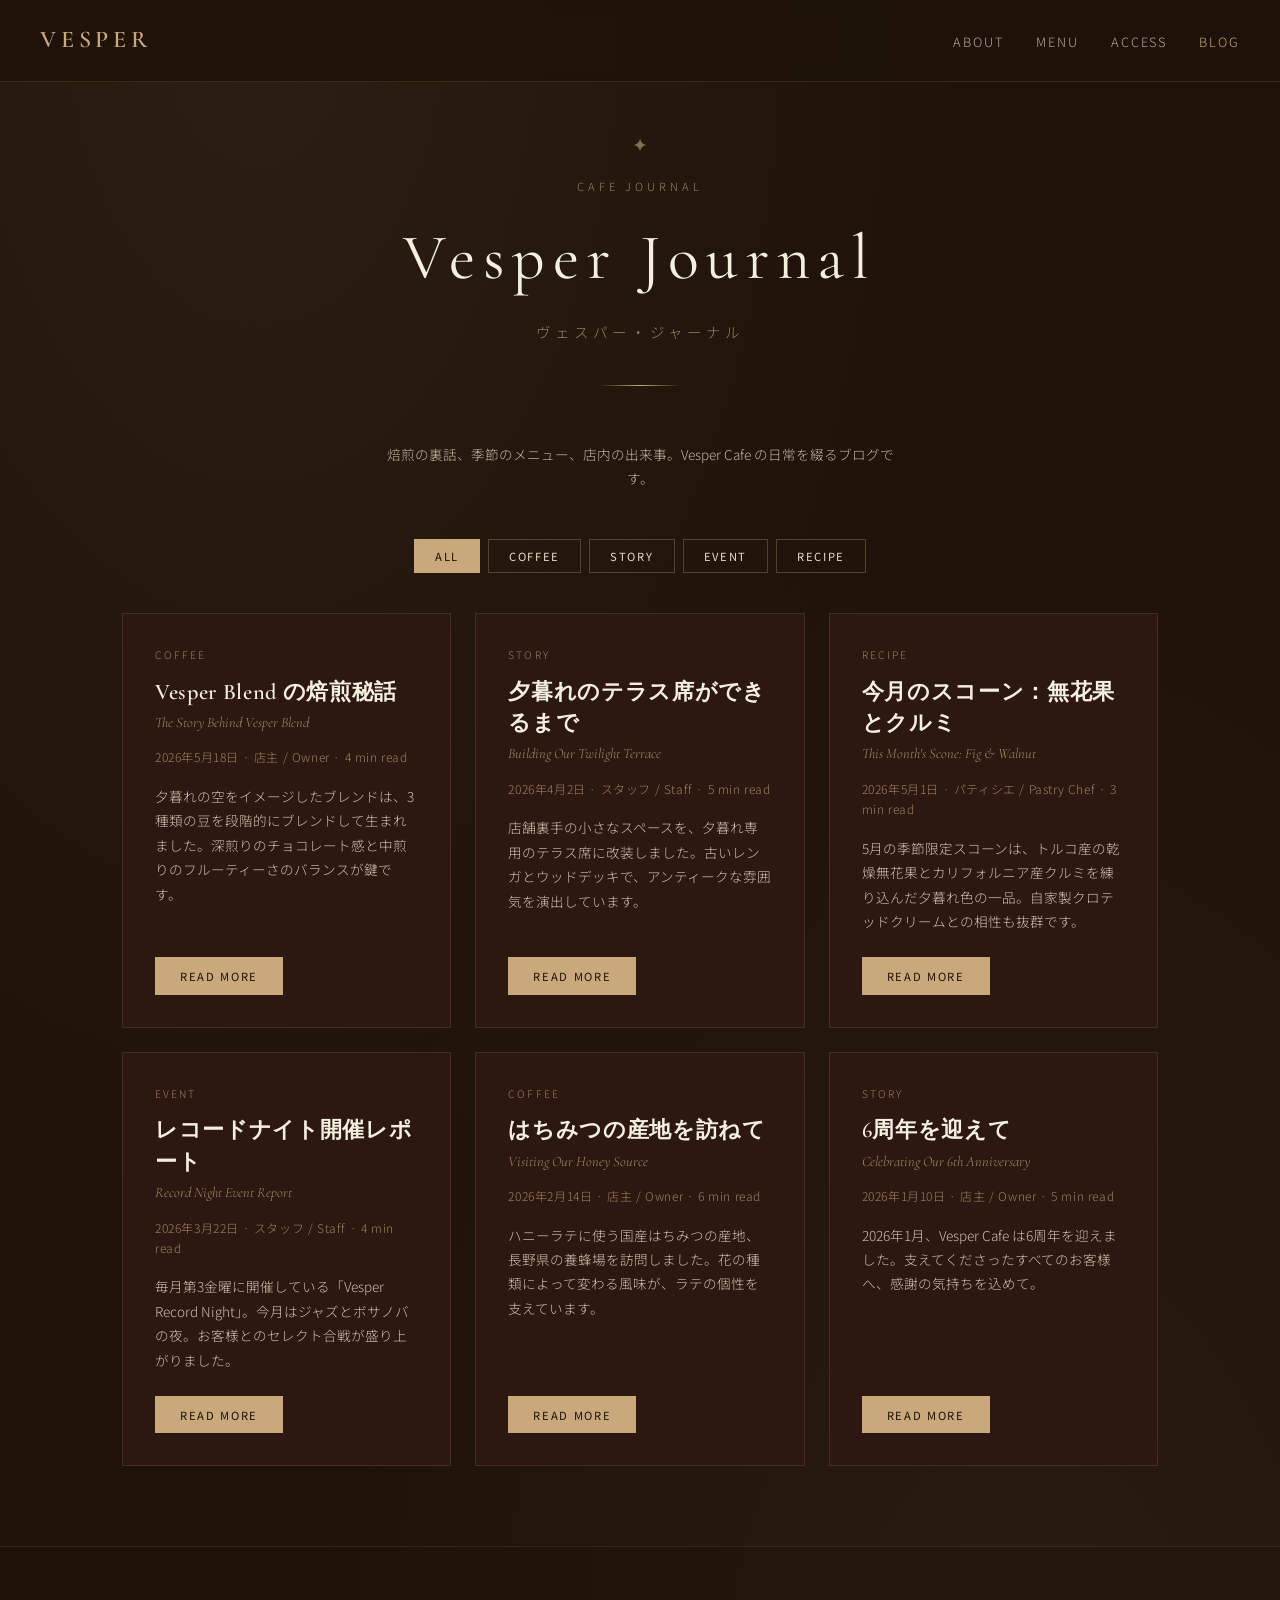
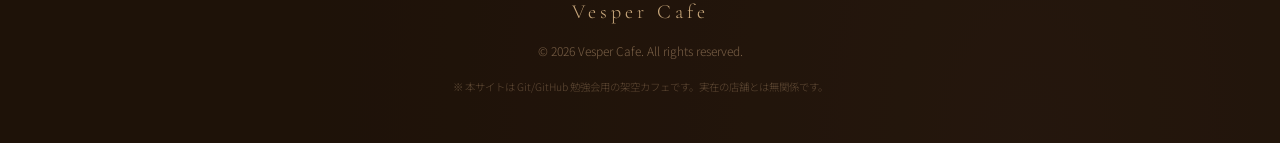
==== vesper-cafe/blog.html @ c485e5d2 "ブログページのモックを追加 Vesper Journal として記事一覧・カテゴリフィルター・記事詳細表示を実装し、モックデータから6件のブログ記事を描画する。  Co-authored-by: Cu" ====
<!DOCTYPE html>
<html lang="ja">
<head>
  <meta charset="UTF-8">
  <meta name="viewport" content="width=device-width, initial-scale=1.0">
  <title>Blog — Vesper Cafe</title>
  <link rel="preconnect" href="https://fonts.googleapis.com">
  <link rel="preconnect" href="https://fonts.gstatic.com" crossorigin>
  <link href="https://fonts.googleapis.com/css2?family=Cormorant+Garamond:ital,wght@0,400;0,600;1,400&family=Noto+Sans+JP:wght@300;400;500&display=swap" rel="stylesheet">
  <link rel="stylesheet" href="css/style.css">
</head>
<body>
  <nav class="site-nav" aria-label="メインナビゲーション">
    <a href="index.html" class="nav-logo">Vesper</a>
    <ul class="nav-links">
      <li><a href="index.html#about">About</a></li>
      <li><a href="index.html#menu">Menu</a></li>
      <li><a href="index.html#access">Access</a></li>
      <li><a href="blog.html" class="nav-active">Blog</a></li>
    </ul>
  </nav>

  <header class="page-hero">
    <div class="hero-ornament" aria-hidden="true">✦</div>
    <p class="section-label">Cafe Journal</p>
    <h1 class="page-hero-title" id="blog-title">Vesper Journal</h1>
    <p class="page-hero-subtitle" id="blog-subtitle">ヴェスパー・ジャーナル</p>
    <div class="hero-divider" aria-hidden="true"></div>
    <p class="page-hero-desc" id="blog-description"></p>
  </header>

  <main class="blog-main">
    <section class="blog-list-view" id="blog-list-view">
      <div class="blog-filters" role="tablist" aria-label="ブログカテゴリ" id="blog-filters">
        <!-- JS で描画 -->
      </div>
      <div class="blog-grid" id="blog-grid" aria-live="polite">
        <!-- JS で描画 -->
      </div>
    </section>

    <section class="blog-article-view" id="blog-article-view" hidden aria-live="polite">
      <button type="button" class="blog-back-btn" id="blog-back-btn">← Back to Journal</button>
      <article class="blog-article" id="blog-article">
        <!-- JS で描画 -->
      </article>
    </section>
  </main>

  <footer class="site-footer">
    <p class="footer-logo">Vesper Cafe</p>
    <p class="footer-copy">&copy; <span id="footer-year"></span> Vesper Cafe. All rights reserved.</p>
    <p class="footer-note">※ 本サイトは Git/GitHub 勉強会用の架空カフェです。実在の店舗とは無関係です。</p>
  </footer>

  <script src="js/blog.js"></script>
</body>
</html>
---- vesper-cafe/css/style.css ----
/* Vesper Cafe — Antique Coffee House Theme */

:root {
  --color-espresso: #1e1209;
  --color-dark-roast: #2c1810;
  --color-mocha: #4a3228;
  --color-caramel: #8b6914;
  --color-antique-gold: #c9a87c;
  --color-cream: #f5efe0;
  --color-parchment: #e8dcc8;
  --color-sepia: #a08060;
  --font-display: "Cormorant Garamond", "Noto Serif JP", serif;
  --font-body: "Noto Sans JP", system-ui, sans-serif;
  --shadow-soft: 0 4px 24px rgba(30, 18, 9, 0.35);
  --shadow-card: 0 2px 12px rgba(30, 18, 9, 0.25);
  --radius: 2px;
  --transition: 0.3s ease;
}

*,
*::before,
*::after {
  margin: 0;
  padding: 0;
  box-sizing: border-box;
}

html {
  scroll-behavior: smooth;
}

body {
  font-family: var(--font-body);
  font-weight: 300;
  background-color: var(--color-espresso);
  background-image:
    radial-gradient(ellipse at 20% 0%, rgba(201, 168, 124, 0.08) 0%, transparent 50%),
    radial-gradient(ellipse at 80% 100%, rgba(74, 50, 40, 0.3) 0%, transparent 50%);
  color: var(--color-cream);
  min-height: 100vh;
  line-height: 1.7;
}

/* ── Navigation ── */

.site-nav {
  position: fixed;
  top: 0;
  left: 0;
  right: 0;
  z-index: 100;
  display: flex;
  align-items: center;
  justify-content: space-between;
  padding: 1.25rem 2.5rem;
  background: rgba(30, 18, 9, 0.85);
  backdrop-filter: blur(8px);
  border-bottom: 1px solid rgba(201, 168, 124, 0.15);
}

.nav-logo {
  font-family: var(--font-display);
  font-size: 1.5rem;
  font-weight: 600;
  letter-spacing: 0.2em;
  color: var(--color-antique-gold);
  text-decoration: none;
  text-transform: uppercase;
}

.nav-links {
  display: flex;
  gap: 2rem;
  list-style: none;
}

.nav-links a {
  font-size: 0.8rem;
  letter-spacing: 0.15em;
  text-transform: uppercase;
  color: var(--color-parchment);
  text-decoration: none;
  opacity: 0.75;
  transition: opacity var(--transition), color var(--transition);
}

.nav-links a:hover {
  opacity: 1;
  color: var(--color-antique-gold);
}

/* ── Hero ── */

.hero {
  display: flex;
  flex-direction: column;
  align-items: center;
  justify-content: center;
  min-height: 100vh;
  padding: 6rem 2rem 4rem;
  text-align: center;
  position: relative;
}

.hero-ornament {
  font-size: 1.2rem;
  color: var(--color-antique-gold);
  opacity: 0.6;
  margin-bottom: 1rem;
}

.hero-est {
  font-size: 0.75rem;
  letter-spacing: 0.3em;
  text-transform: uppercase;
  color: var(--color-sepia);
  margin-bottom: 1.5rem;
}

.hero-title {
  font-family: var(--font-display);
  font-size: clamp(3rem, 8vw, 5.5rem);
  font-weight: 400;
  letter-spacing: 0.12em;
  color: var(--color-cream);
  line-height: 1.1;
}

.hero-name-ja {
  font-size: 0.95rem;
  letter-spacing: 0.4em;
  color: var(--color-sepia);
  margin-top: 0.75rem;
}

.hero-tagline {
  font-family: var(--font-display);
  font-style: italic;
  font-size: clamp(1rem, 2.5vw, 1.35rem);
  color: var(--color-antique-gold);
  margin-top: 1.5rem;
  opacity: 0.9;
}

.hero-divider {
  width: 80px;
  height: 1px;
  background: linear-gradient(
    90deg,
    transparent,
    var(--color-antique-gold),
    transparent
  );
  margin: 2.5rem 0;
}

.hero-cta {
  display: inline-block;
  padding: 0.85rem 2.5rem;
  font-size: 0.75rem;
  letter-spacing: 0.2em;
  text-transform: uppercase;
  color: var(--color-espresso);
  background: var(--color-antique-gold);
  text-decoration: none;
  border: 1px solid var(--color-antique-gold);
  transition: background var(--transition), color var(--transition);
}

.hero-cta:hover {
  background: transparent;
  color: var(--color-antique-gold);
}

/* ── Sections ── */

.section {
  max-width: 1100px;
  margin: 0 auto;
  padding: 5rem 2rem;
}

.section-header {
  text-align: center;
  margin-bottom: 3rem;
}

.section-label {
  display: block;
  font-size: 0.7rem;
  letter-spacing: 0.35em;
  text-transform: uppercase;
  color: var(--color-sepia);
  margin-bottom: 0.5rem;
}

.section-header h2 {
  font-family: var(--font-display);
  font-size: clamp(2rem, 4vw, 2.8rem);
  font-weight: 400;
  letter-spacing: 0.1em;
  color: var(--color-cream);
}

/* ── About ── */

.about {
  border-top: 1px solid rgba(201, 168, 124, 0.12);
}

.about-text {
  max-width: 640px;
  margin: 0 auto;
  text-align: center;
  font-size: 0.95rem;
  line-height: 2;
  color: var(--color-parchment);
}

/* ── Menu ── */

.menu-filters {
  display: flex;
  justify-content: center;
  gap: 0.5rem;
  flex-wrap: wrap;
  margin-bottom: 2.5rem;
}

.filter-btn {
  padding: 0.5rem 1.25rem;
  font-family: var(--font-body);
  font-size: 0.7rem;
  letter-spacing: 0.15em;
  text-transform: uppercase;
  color: var(--color-parchment);
  background: transparent;
  border: 1px solid rgba(201, 168, 124, 0.3);
  cursor: pointer;
  transition: all var(--transition);
}

.filter-btn:hover,
.filter-btn.active {
  color: var(--color-espresso);
  background: var(--color-antique-gold);
  border-color: var(--color-antique-gold);
}

.menu-grid {
  display: grid;
  grid-template-columns: repeat(auto-fill, minmax(300px, 1fr));
  gap: 1.5rem;
}

.menu-card {
  background: var(--color-dark-roast);
  border: 1px solid rgba(201, 168, 124, 0.15);
  padding: 1.75rem;
  position: relative;
  transition: transform var(--transition), box-shadow var(--transition);
}

.menu-card:hover {
  transform: translateY(-3px);
  box-shadow: var(--shadow-card);
}

.menu-card-badge {
  position: absolute;
  top: 1rem;
  right: 1rem;
  font-size: 0.6rem;
  letter-spacing: 0.15em;
  text-transform: uppercase;
  padding: 0.25rem 0.6rem;
  background: var(--color-caramel);
  color: var(--color-cream);
}

.menu-card-badge.seasonal {
  background: var(--color-mocha);
  border: 1px solid var(--color-antique-gold);
  color: var(--color-antique-gold);
}

.menu-card-category {
  font-size: 0.65rem;
  letter-spacing: 0.2em;
  text-transform: uppercase;
  color: var(--color-sepia);
  margin-bottom: 0.5rem;
}

.menu-card-name {
  font-family: var(--font-display);
  font-size: 1.5rem;
  font-weight: 600;
  color: var(--color-cream);
  letter-spacing: 0.05em;
}

.menu-card-name-ja {
  font-size: 0.8rem;
  color: var(--color-sepia);
  margin-top: 0.15rem;
}

.menu-card-desc {
  font-size: 0.85rem;
  color: var(--color-parchment);
  opacity: 0.8;
  margin-top: 0.75rem;
  line-height: 1.6;
}

.menu-card-price {
  margin-top: 1.25rem;
  font-family: var(--font-display);
  font-size: 1.25rem;
  color: var(--color-antique-gold);
  letter-spacing: 0.05em;
}

.menu-card-price::before {
  content: "¥";
  font-size: 0.85rem;
  margin-right: 0.15rem;
}

/* ── Access ── */

.access {
  border-top: 1px solid rgba(201, 168, 124, 0.12);
}

.access-grid {
  display: grid;
  grid-template-columns: 1fr 1fr;
  gap: 2.5rem;
  align-items: start;
}

.access-list {
  display: flex;
  flex-direction: column;
  gap: 1.5rem;
}

.access-item dt {
  font-size: 0.65rem;
  letter-spacing: 0.25em;
  text-transform: uppercase;
  color: var(--color-antique-gold);
  margin-bottom: 0.35rem;
}

.access-item dd {
  font-size: 0.9rem;
  color: var(--color-parchment);
  line-height: 1.7;
}

.phone-link {
  color: var(--color-parchment);
  text-decoration: none;
  border-bottom: 1px solid rgba(201, 168, 124, 0.3);
  transition: color var(--transition);
}

.phone-link:hover {
  color: var(--color-antique-gold);
}

.access-map {
  min-height: 280px;
}

.map-placeholder {
  display: flex;
  flex-direction: column;
  align-items: center;
  justify-content: center;
  height: 100%;
  min-height: 280px;
  background:
    linear-gradient(135deg, var(--color-mocha) 0%, var(--color-dark-roast) 100%);
  border: 1px solid rgba(201, 168, 124, 0.2);
  position: relative;
  overflow: hidden;
}

.map-placeholder::before {
  content: "";
  position: absolute;
  inset: 0;
  background-image:
    repeating-linear-gradient(
      0deg,
      transparent,
      transparent 39px,
      rgba(201, 168, 124, 0.05) 39px,
      rgba(201, 168, 124, 0.05) 40px
    ),
    repeating-linear-gradient(
      90deg,
      transparent,
      transparent 39px,
      rgba(201, 168, 124, 0.05) 39px,
      rgba(201, 168, 124, 0.05) 40px
    );
}

.map-pin {
  font-size: 2rem;
  position: relative;
  z-index: 1;
}

.map-label {
  font-family: var(--font-display);
  font-size: 1.2rem;
  color: var(--color-cream);
  margin-top: 0.75rem;
  position: relative;
  z-index: 1;
}

.map-coords {
  font-size: 0.7rem;
  color: var(--color-sepia);
  margin-top: 0.5rem;
  letter-spacing: 0.1em;
  position: relative;
  z-index: 1;
}

/* ── Footer ── */

.site-footer {
  text-align: center;
  padding: 3rem 2rem;
  border-top: 1px solid rgba(201, 168, 124, 0.12);
  background: rgba(30, 18, 9, 0.5);
}

.footer-logo {
  font-family: var(--font-display);
  font-size: 1.25rem;
  letter-spacing: 0.2em;
  color: var(--color-antique-gold);
  margin-bottom: 0.75rem;
}

.footer-copy {
  font-size: 0.75rem;
  color: var(--color-sepia);
  opacity: 0.7;
}

.footer-note {
  font-size: 0.65rem;
  color: var(--color-sepia);
  opacity: 0.5;
  margin-top: 1rem;
}

.nav-links a.nav-active {
  opacity: 1;
  color: var(--color-antique-gold);
}

/* ── Page Hero (sub-pages) ── */

.page-hero {
  display: flex;
  flex-direction: column;
  align-items: center;
  text-align: center;
  padding: 8rem 2rem 3rem;
}

.page-hero-title {
  font-family: var(--font-display);
  font-size: clamp(2.5rem, 6vw, 4rem);
  font-weight: 400;
  letter-spacing: 0.12em;
  color: var(--color-cream);
}

.page-hero-subtitle {
  font-size: 0.9rem;
  letter-spacing: 0.35em;
  color: var(--color-sepia);
  margin-top: 0.5rem;
}

.page-hero-desc {
  max-width: 520px;
  font-size: 0.85rem;
  color: var(--color-parchment);
  opacity: 0.8;
  line-height: 1.8;
  margin-top: 1rem;
}

/* ── Blog ── */

.blog-main {
  max-width: 1100px;
  margin: 0 auto;
  padding: 0 2rem 5rem;
}

.blog-filters {
  display: flex;
  justify-content: center;
  gap: 0.5rem;
  flex-wrap: wrap;
  margin-bottom: 2.5rem;
}

.blog-grid {
  display: grid;
  grid-template-columns: repeat(auto-fill, minmax(320px, 1fr));
  gap: 1.5rem;
}

.blog-card {
  background: var(--color-dark-roast);
  border: 1px solid rgba(201, 168, 124, 0.15);
  padding: 2rem;
  display: flex;
  flex-direction: column;
  transition: transform var(--transition), box-shadow var(--transition);
}

.blog-card:hover {
  transform: translateY(-3px);
  box-shadow: var(--shadow-card);
}

.blog-card-category {
  font-size: 0.65rem;
  letter-spacing: 0.2em;
  text-transform: uppercase;
  color: var(--color-sepia);
  margin-bottom: 0.75rem;
}

.blog-card-title {
  font-family: var(--font-display);
  font-size: 1.4rem;
  font-weight: 600;
  color: var(--color-cream);
  letter-spacing: 0.03em;
  line-height: 1.4;
}

.blog-card-title-en {
  font-family: var(--font-display);
  font-style: italic;
  font-size: 0.9rem;
  color: var(--color-antique-gold);
  opacity: 0.8;
  margin-top: 0.25rem;
}

.blog-card-meta {
  font-size: 0.75rem;
  color: var(--color-sepia);
  margin-top: 0.75rem;
  letter-spacing: 0.05em;
}

.blog-card-excerpt {
  font-size: 0.85rem;
  color: var(--color-parchment);
  opacity: 0.85;
  line-height: 1.8;
  margin-top: 1rem;
  flex-grow: 1;
}

.blog-read-btn {
  margin-top: 1.5rem;
  align-self: flex-start;
  padding: 0.6rem 1.5rem;
  font-family: var(--font-body);
  font-size: 0.7rem;
  letter-spacing: 0.15em;
  text-transform: uppercase;
  color: var(--color-espresso);
  background: var(--color-antique-gold);
  border: 1px solid var(--color-antique-gold);
  cursor: pointer;
  transition: background var(--transition), color var(--transition);
}

.blog-read-btn:hover {
  background: transparent;
  color: var(--color-antique-gold);
}

.blog-back-btn {
  display: inline-block;
  margin-bottom: 2rem;
  padding: 0;
  font-family: var(--font-body);
  font-size: 0.75rem;
  letter-spacing: 0.15em;
  text-transform: uppercase;
  color: var(--color-sepia);
  background: none;
  border: none;
  cursor: pointer;
  transition: color var(--transition);
}

.blog-back-btn:hover {
  color: var(--color-antique-gold);
}

.blog-article {
  max-width: 680px;
  margin: 0 auto;
  background: var(--color-dark-roast);
  border: 1px solid rgba(201, 168, 124, 0.15);
  padding: 3rem 2.5rem;
}

.blog-article-category {
  font-size: 0.65rem;
  letter-spacing: 0.2em;
  text-transform: uppercase;
  color: var(--color-sepia);
}

.blog-article-title {
  font-family: var(--font-display);
  font-size: clamp(1.75rem, 4vw, 2.5rem);
  font-weight: 600;
  color: var(--color-cream);
  letter-spacing: 0.05em;
  margin-top: 0.75rem;
  line-height: 1.3;
}

.blog-article-title-en {
  font-family: var(--font-display);
  font-style: italic;
  font-size: 1.1rem;
  color: var(--color-antique-gold);
  opacity: 0.85;
  margin-top: 0.5rem;
}

.blog-article-meta {
  font-size: 0.8rem;
  color: var(--color-sepia);
  margin-top: 1rem;
  letter-spacing: 0.05em;
}

.blog-article-divider {
  width: 60px;
  height: 1px;
  background: linear-gradient(
    90deg,
    var(--color-antique-gold),
    transparent
  );
  margin: 2rem 0;
}

.blog-article-body p {
  font-size: 0.95rem;
  color: var(--color-parchment);
  line-height: 2;
  margin-bottom: 1.25rem;
}

.blog-article-body p:last-child {
  margin-bottom: 0;
}

.blog-loading,
.blog-error {
  grid-column: 1 / -1;
  text-align: center;
  padding: 3rem;
  color: var(--color-sepia);
  font-style: italic;
}

/* ── Loading / Error ── */

.menu-loading,
.menu-error {
  grid-column: 1 / -1;
  text-align: center;
  padding: 3rem;
  color: var(--color-sepia);
  font-style: italic;
}

/* ── Responsive ── */

@media (max-width: 768px) {
  .site-nav {
    padding: 1rem 1.5rem;
  }

  .nav-links {
    gap: 1.25rem;
  }

  .nav-links a {
    font-size: 0.7rem;
  }

  .access-grid {
    grid-template-columns: 1fr;
  }

  .menu-grid {
    grid-template-columns: 1fr;
  }

  .blog-grid {
    grid-template-columns: 1fr;
  }

  .blog-article {
    padding: 2rem 1.5rem;
  }
}

@media (max-width: 480px) {
  .nav-links {
    display: none;
  }

  .hero {
    padding-top: 5rem;
  }
}
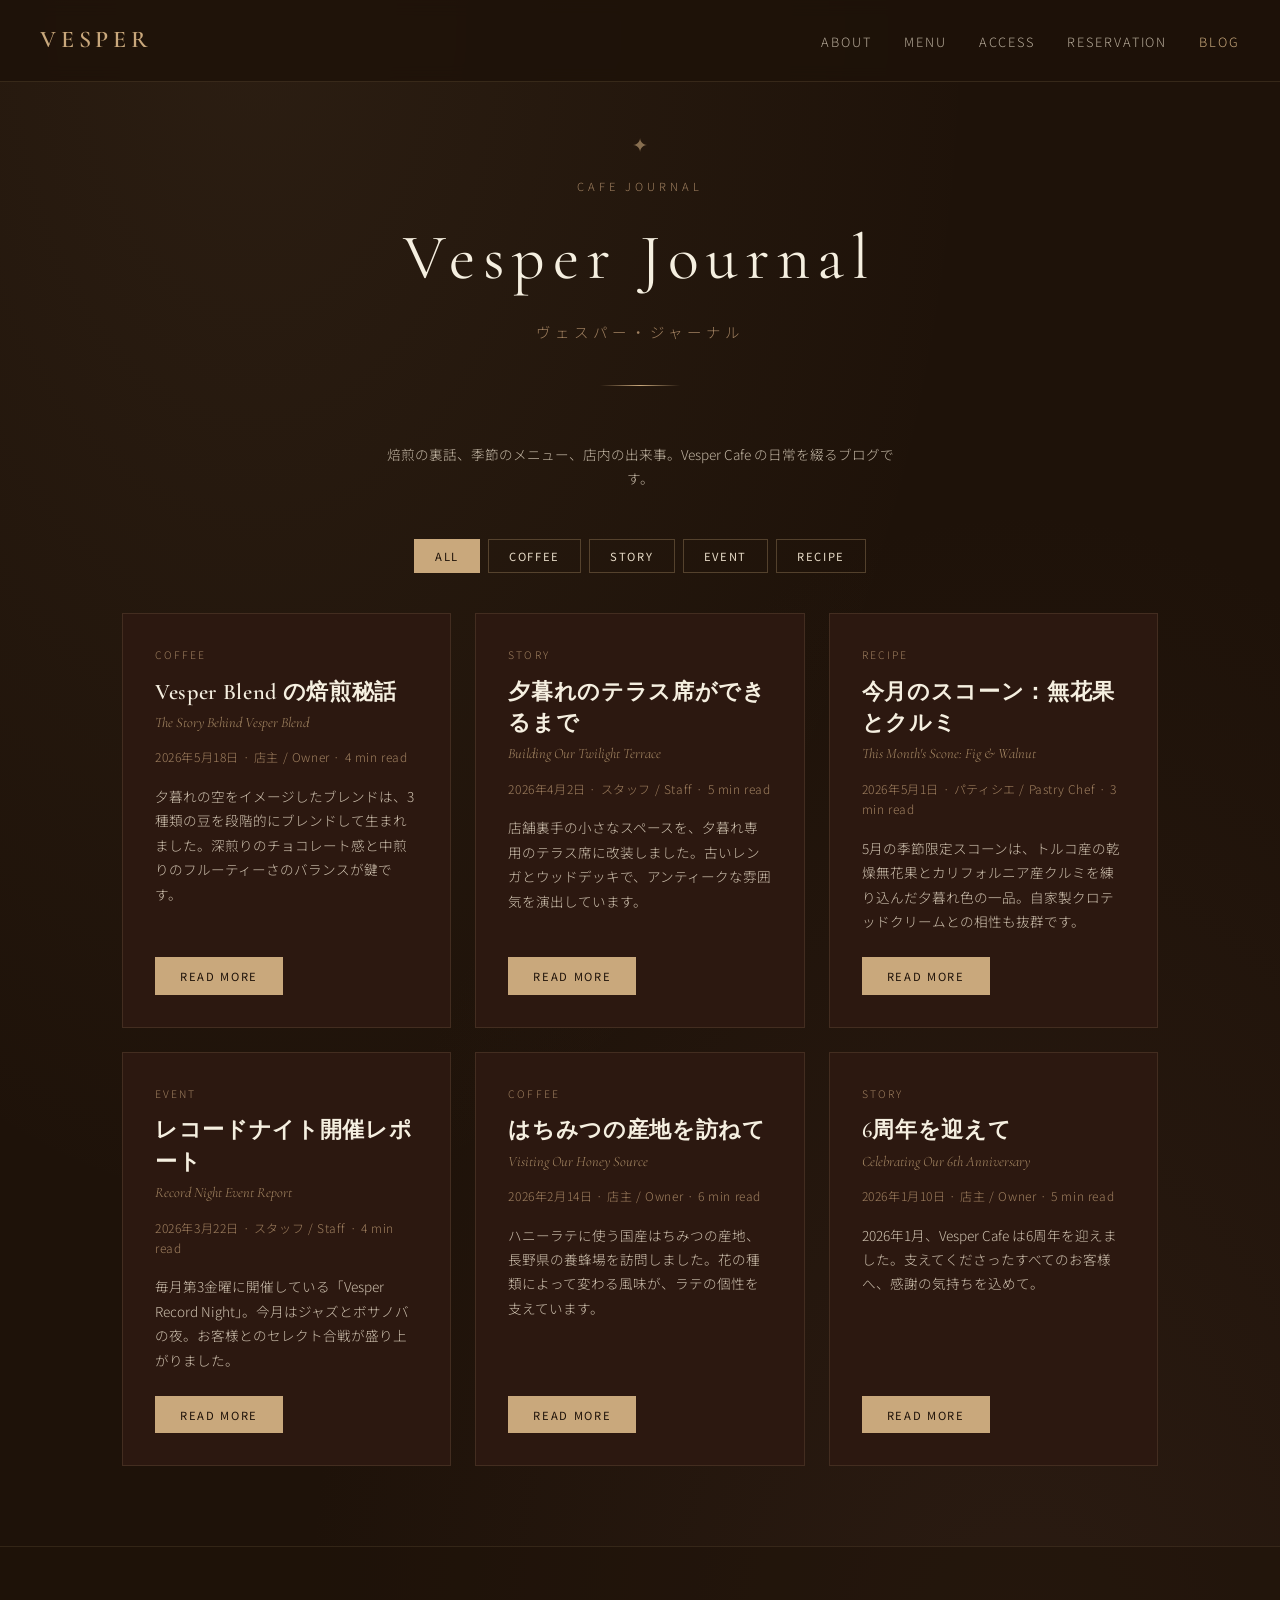
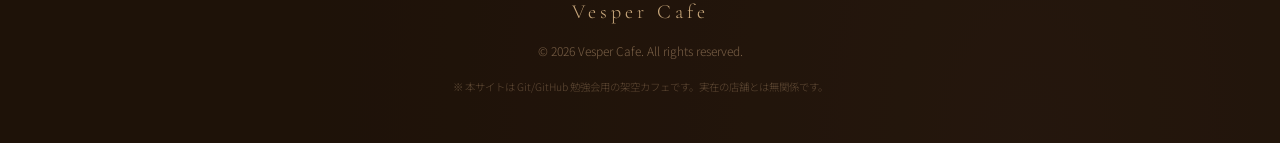
==== commit f9497917: "予約ページとブログページを統合 feature/reservation-form をマージし、ナビゲーションとスタイルの競合を解消して両ページを共存させる。  Co-authored-by: Curs" ====
--- a/vesper-cafe/blog.html
+++ b/vesper-cafe/blog.html
@@ -16,6 +16,7 @@
       <li><a href="index.html#about">About</a></li>
       <li><a href="index.html#menu">Menu</a></li>
       <li><a href="index.html#access">Access</a></li>
+      <li><a href="reservation.html">Reservation</a></li>
       <li><a href="blog.html" class="nav-active">Blog</a></li>
     </ul>
   </nav>
--- a/vesper-cafe/css/style.css
+++ b/vesper-cafe/css/style.css
@@ -169,6 +169,28 @@
 
 .hero-cta:hover {
   background: transparent;
+  color: var(--color-antique-gold);
+}
+
+.hero-actions {
+  display: flex;
+  gap: 1rem;
+  flex-wrap: wrap;
+  justify-content: center;
+}
+
+.hero-cta--outline {
+  background: transparent;
+  color: var(--color-antique-gold);
+}
+
+.hero-cta--outline:hover {
+  background: var(--color-antique-gold);
+  color: var(--color-espresso);
+}
+
+.nav-links a.nav-active {
+  opacity: 1;
   color: var(--color-antique-gold);
 }
 
@@ -465,11 +487,6 @@
   margin-top: 1rem;
 }
 
-.nav-links a.nav-active {
-  opacity: 1;
-  color: var(--color-antique-gold);
-}
-
 /* ── Page Hero (sub-pages) ── */
 
 .page-hero {
@@ -693,6 +710,301 @@
   font-style: italic;
 }
 
+/* ── Reservation ── */
+
+.reservation-main {
+  max-width: 1100px;
+  margin: 0 auto;
+  padding: 0 2rem 5rem;
+}
+
+.reservation-layout {
+  display: grid;
+  grid-template-columns: 1.4fr 1fr;
+  gap: 2.5rem;
+  align-items: start;
+}
+
+.reservation-form {
+  background: var(--color-dark-roast);
+  border: 1px solid rgba(201, 168, 124, 0.15);
+  padding: 2.5rem;
+}
+
+.form-row {
+  display: grid;
+  grid-template-columns: 1fr 1fr;
+  gap: 1.25rem;
+}
+
+.form-group {
+  margin-bottom: 1.25rem;
+}
+
+.form-group label {
+  display: block;
+  font-size: 0.7rem;
+  letter-spacing: 0.2em;
+  text-transform: uppercase;
+  color: var(--color-antique-gold);
+  margin-bottom: 0.5rem;
+}
+
+.required {
+  color: var(--color-caramel);
+}
+
+.form-group input,
+.form-group select,
+.form-group textarea {
+  width: 100%;
+  padding: 0.75rem 1rem;
+  font-family: var(--font-body);
+  font-size: 0.9rem;
+  font-weight: 300;
+  color: var(--color-cream);
+  background: var(--color-espresso);
+  border: 1px solid rgba(201, 168, 124, 0.25);
+  transition: border-color var(--transition);
+}
+
+.form-group input::placeholder,
+.form-group textarea::placeholder {
+  color: var(--color-sepia);
+  opacity: 0.6;
+}
+
+.form-group input:focus,
+.form-group select:focus,
+.form-group textarea:focus {
+  outline: none;
+  border-color: var(--color-antique-gold);
+}
+
+.form-group select {
+  cursor: pointer;
+  appearance: none;
+  background-image: url("data:image/svg+xml,%3Csvg xmlns='http://www.w3.org/2000/svg' width='12' height='8' viewBox='0 0 12 8'%3E%3Cpath fill='%23c9a87c' d='M1 1l5 5 5-5'/%3E%3C/svg%3E");
+  background-repeat: no-repeat;
+  background-position: right 1rem center;
+  padding-right: 2.5rem;
+}
+
+.form-group select option {
+  background: var(--color-dark-roast);
+  color: var(--color-cream);
+}
+
+.form-group textarea {
+  resize: vertical;
+  min-height: 80px;
+}
+
+.form-error {
+  font-size: 0.85rem;
+  color: #d4a574;
+  margin-bottom: 1rem;
+  padding: 0.75rem 1rem;
+  background: rgba(139, 105, 20, 0.15);
+  border: 1px solid rgba(201, 168, 124, 0.3);
+}
+
+.form-submit {
+  width: 100%;
+  padding: 1rem 2rem;
+  font-family: var(--font-body);
+  font-size: 0.75rem;
+  letter-spacing: 0.2em;
+  text-transform: uppercase;
+  color: var(--color-espresso);
+  background: var(--color-antique-gold);
+  border: 1px solid var(--color-antique-gold);
+  cursor: pointer;
+  transition: background var(--transition), color var(--transition);
+}
+
+.form-submit:hover {
+  background: transparent;
+  color: var(--color-antique-gold);
+}
+
+.form-submit--secondary {
+  background: transparent;
+  color: var(--color-antique-gold);
+}
+
+.form-submit--secondary:hover {
+  background: var(--color-antique-gold);
+  color: var(--color-espresso);
+}
+
+.reservation-info {
+  display: flex;
+  flex-direction: column;
+  gap: 1.5rem;
+}
+
+.info-card {
+  background: var(--color-dark-roast);
+  border: 1px solid rgba(201, 168, 124, 0.15);
+  padding: 1.75rem;
+}
+
+.info-card-title {
+  font-family: var(--font-display);
+  font-size: 1.2rem;
+  letter-spacing: 0.08em;
+  color: var(--color-cream);
+  margin-bottom: 1rem;
+  padding-bottom: 0.75rem;
+  border-bottom: 1px solid rgba(201, 168, 124, 0.15);
+}
+
+.info-list {
+  list-style: none;
+  display: flex;
+  flex-direction: column;
+  gap: 0.75rem;
+}
+
+.info-list li {
+  font-size: 0.85rem;
+  color: var(--color-parchment);
+  padding-left: 1rem;
+  position: relative;
+  line-height: 1.6;
+}
+
+.info-list li::before {
+  content: "—";
+  position: absolute;
+  left: 0;
+  color: var(--color-antique-gold);
+}
+
+.seat-type-item + .seat-type-item {
+  margin-top: 1rem;
+  padding-top: 1rem;
+  border-top: 1px solid rgba(201, 168, 124, 0.1);
+}
+
+.seat-type-label {
+  font-size: 0.85rem;
+  color: var(--color-cream);
+  letter-spacing: 0.05em;
+}
+
+.seat-type-desc {
+  font-size: 0.8rem;
+  color: var(--color-sepia);
+  margin-top: 0.25rem;
+  line-height: 1.5;
+}
+
+.info-contact {
+  font-size: 0.85rem;
+  color: var(--color-parchment);
+  line-height: 1.8;
+}
+
+/* ── Confirmation ── */
+
+.confirmation-panel {
+  max-width: 600px;
+  margin: 0 auto;
+}
+
+.confirmation-card {
+  background: var(--color-dark-roast);
+  border: 1px solid rgba(201, 168, 124, 0.2);
+  padding: 3rem 2.5rem;
+  text-align: center;
+}
+
+.confirmation-icon {
+  font-size: 1.5rem;
+  color: var(--color-antique-gold);
+  margin-bottom: 1rem;
+}
+
+.confirmation-title {
+  font-family: var(--font-display);
+  font-size: 1.75rem;
+  color: var(--color-cream);
+  letter-spacing: 0.08em;
+}
+
+.confirmation-lead {
+  font-size: 0.9rem;
+  color: var(--color-parchment);
+  margin-top: 1rem;
+  line-height: 1.8;
+}
+
+.confirmation-details {
+  text-align: left;
+  margin-top: 2rem;
+  padding: 1.5rem;
+  background: var(--color-espresso);
+  border: 1px solid rgba(201, 168, 124, 0.1);
+}
+
+.confirmation-item {
+  display: grid;
+  grid-template-columns: 100px 1fr;
+  gap: 0.5rem;
+  padding: 0.5rem 0;
+}
+
+.confirmation-item + .confirmation-item {
+  border-top: 1px solid rgba(201, 168, 124, 0.08);
+}
+
+.confirmation-item dt {
+  font-size: 0.7rem;
+  letter-spacing: 0.15em;
+  text-transform: uppercase;
+  color: var(--color-sepia);
+}
+
+.confirmation-item dd {
+  font-size: 0.9rem;
+  color: var(--color-cream);
+}
+
+.confirmation-id {
+  font-size: 0.8rem;
+  color: var(--color-antique-gold);
+  letter-spacing: 0.1em;
+  margin-top: 1.5rem;
+}
+
+.confirmation-actions {
+  display: flex;
+  gap: 1rem;
+  justify-content: center;
+  flex-wrap: wrap;
+  margin-top: 2rem;
+}
+
+.confirmation-actions .hero-cta,
+.confirmation-actions .form-submit {
+  width: auto;
+  min-width: 180px;
+}
+
+.visually-hidden {
+  position: absolute;
+  width: 1px;
+  height: 1px;
+  padding: 0;
+  margin: -1px;
+  overflow: hidden;
+  clip: rect(0, 0, 0, 0);
+  white-space: nowrap;
+  border: 0;
+}
+
 /* ── Loading / Error ── */
 
 .menu-loading,
@@ -734,6 +1046,14 @@
   .blog-article {
     padding: 2rem 1.5rem;
   }
+
+  .reservation-layout {
+    grid-template-columns: 1fr;
+  }
+
+  .form-row {
+    grid-template-columns: 1fr;
+  }
 }
 
 @media (max-width: 480px) {
